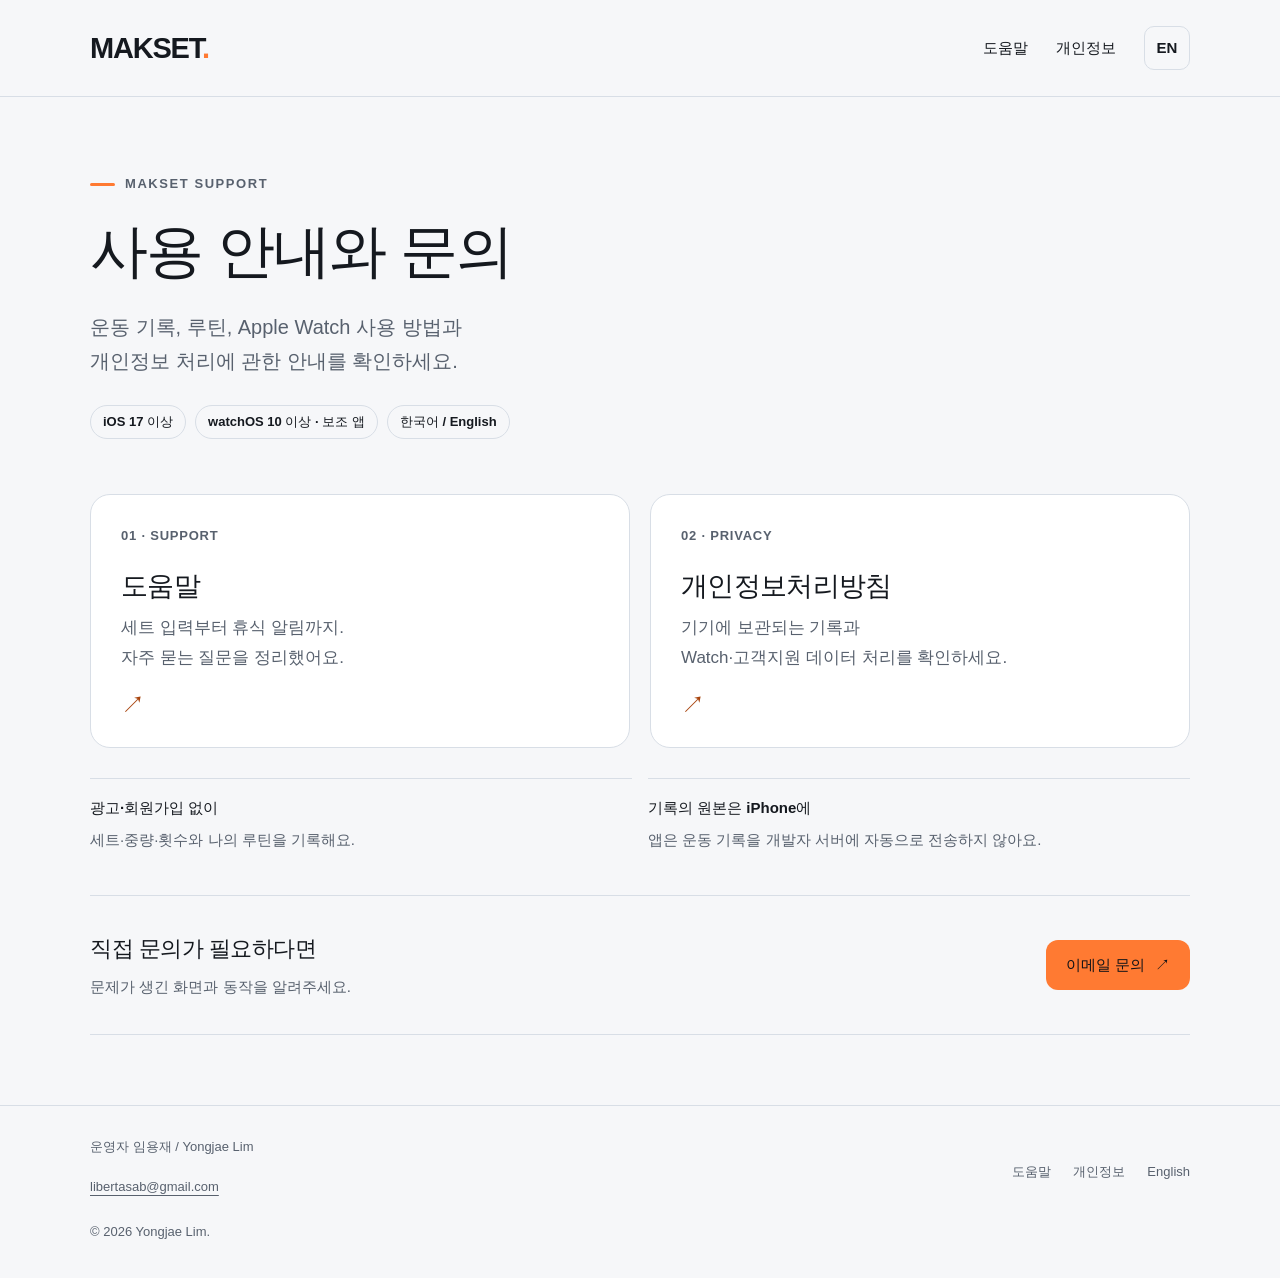
==== index.html @ 8f8c67a9 "Publish Makset support and privacy pages" ====
<!doctype html>
<html lang="ko"><head><meta charset="utf-8"><meta name="viewport" content="width=device-width,initial-scale=1"><meta name="color-scheme" content="dark light"><title>MAKSET. · 사용 안내와 문의</title><meta name="description" content="막셋 운동 기록 앱의 도움말, Apple Watch 보조 앱 사용 방법, 개인정보처리방침 및 고객지원."><link rel="canonical" href="https://yongjaelim.github.io/makset-support/"><link rel="alternate" hreflang="ko" href="https://yongjaelim.github.io/makset-support/"><link rel="alternate" hreflang="en" href="https://yongjaelim.github.io/makset-support/en/"><link rel="alternate" hreflang="x-default" href="https://yongjaelim.github.io/makset-support/en/"><link rel="icon" href="favicon.svg" type="image/svg+xml"><link rel="stylesheet" href="styles.css"><meta property="og:type" content="website"><meta property="og:site_name" content="MAKSET."><meta property="og:title" content="MAKSET. · 사용 안내와 문의"><meta property="og:description" content="막셋 운동 기록 앱의 도움말, Apple Watch 보조 앱 사용 방법, 개인정보처리방침 및 고객지원."><meta property="og:url" content="https://yongjaelim.github.io/makset-support/"></head>
<body><a class="skip" href="#main">본문으로 건너뛰기</a><header class="site-header"><div class="shell header-inner"><a class="wordmark" href="./" aria-label="MAKSET.">MAKSET<span aria-hidden="true">.</span></a><nav aria-label="주 메뉴"><a href="support/">도움말</a><a href="privacy/">개인정보</a><a class="language" href="en/" lang="en" hreflang="en" aria-label="English">EN</a></nav></div></header>
<main id="main" class="shell"><header class="hero"><p class="eyebrow">MAKSET SUPPORT</p><h1>사용 안내와 문의</h1><p class="lead">운동 기록, 루틴, Apple Watch 사용 방법과<br>개인정보 처리에 관한 안내를 확인하세요.</p><div class="pills"><span class="pill">iOS 17 이상</span><span class="pill">watchOS 10 이상 · 보조 앱</span><span class="pill">한국어 / English</span></div></header><div class="home-grid"><a class="entry" href="support/"><small>01 · SUPPORT</small><h2>도움말</h2><p>세트 입력부터 휴식 알림까지.<br>자주 묻는 질문을 정리했어요.</p><span class="arrow" aria-hidden="true">↗</span></a><a class="entry" href="privacy/"><small>02 · PRIVACY</small><h2>개인정보처리방침</h2><p>기기에 보관되는 기록과<br>Watch·고객지원 데이터 처리를 확인하세요.</p><span class="arrow" aria-hidden="true">↗</span></a></div><section class="small-grid" aria-label="앱의 기본 원칙"><div><strong>광고·회원가입 없이</strong><p>세트·중량·횟수와 나의 루틴을 기록해요.</p></div><div><strong>기록의 원본은 iPhone에</strong><p>앱은 운동 기록을 개발자 서버에 자동으로 전송하지 않아요.</p></div></section><section class="contact-panel" aria-labelledby="contact-title"><div><h2 id="contact-title">직접 문의가 필요하다면</h2><p>문제가 생긴 화면과 동작을 알려주세요.</p></div><a class="button" href="mailto:libertasab@gmail.com">이메일 문의 <span aria-hidden="true">↗</span></a></section></main><footer class="site-footer"><div class="shell"><div class="footer-top"><div><p class="operator">운영자 임용재 / Yongjae Lim</p><a class="footer-mail" href="mailto:libertasab@gmail.com">libertasab@gmail.com</a></div><div class="footer-links"><a href="support/">도움말</a><a href="privacy/">개인정보</a><a href="en/" lang="en" hreflang="en">English</a></div></div><p class="copyright">© 2026 Yongjae Lim.</p></div></footer></body></html>
---- styles.css ----
@charset "UTF-8";
:root{color-scheme:dark light;--bg:#111318;--surface:#1b1f26;--surface-raised:#21252c;--text:#f6f7f9;--muted:#adb3bc;--line:#343a45;--accent:#ff7a32;--accent-text:#ff9b65;--on-accent:#111318;--radius:20px;font-synthesis:none}
@media(prefers-color-scheme:light){:root{--bg:#f6f7f9;--surface:#fff;--surface-raised:#e9edf2;--text:#15191f;--muted:#58616e;--line:#d8dee6;--accent-text:#a8440d}}
*{box-sizing:border-box}html{scroll-behavior:smooth;scroll-padding-top:108px}body{margin:0;background:var(--bg);color:var(--text);font-family:-apple-system,BlinkMacSystemFont,"Segoe UI",sans-serif;font-size:17px;line-height:1.75;-webkit-font-smoothing:antialiased}a{color:inherit;text-decoration-thickness:1px;text-underline-offset:4px}a:hover{color:var(--accent-text)}a:focus-visible,summary:focus-visible{outline:3px solid var(--accent);outline-offset:6px;border-radius:4px}.skip{position:fixed;z-index:20;top:10px;left:10px;padding:10px 16px;background:var(--accent);color:var(--on-accent);transform:translateY(-160%);font-weight:700}.skip:focus{transform:none}.shell{width:min(1100px,calc(100% - 64px));margin-inline:auto}.site-header{border-bottom:1px solid var(--line)}.header-inner{min-height:96px;display:flex;align-items:center;justify-content:space-between;gap:28px}.wordmark{font-size:29px;line-height:1;font-weight:900;letter-spacing:-1.2px;text-decoration:none;white-space:nowrap}.wordmark span{color:var(--accent)}nav{display:flex;align-items:center;gap:28px;font-size:15px;font-weight:650}nav a{display:inline-flex;align-items:center;min-height:44px;text-decoration:none}nav a[aria-current="page"]{color:var(--accent-text)}.language{border:1px solid var(--line);border-radius:10px;min-width:46px;justify-content:center;padding:0 10px}.hero{padding:76px 0 55px;max-width:790px}.eyebrow{display:flex;align-items:center;gap:10px;color:var(--muted);font-size:13px;font-weight:750;letter-spacing:.12em;text-transform:uppercase;margin:0 0 20px}.eyebrow:before{content:"";width:25px;height:3px;background:var(--accent);border-radius:2px}.hero h1{font-size:clamp(34px,5vw,58px);line-height:1.22;letter-spacing:-1.8px;margin:0 0 23px;font-weight:850;word-break:keep-all}.hero p.lead{font-size:20px;line-height:1.7;color:var(--muted);margin:0;max-width:720px;word-break:keep-all}.pills{display:flex;gap:9px;flex-wrap:wrap;margin:27px 0 0}.pill{font-size:13px;font-weight:650;padding:5px 12px;border:1px solid var(--line);border-radius:30px}.home-grid{display:grid;grid-template-columns:1fr 1fr;gap:20px}.entry{display:flex;min-height:230px;flex-direction:column;align-items:flex-start;background:var(--surface);border:1px solid var(--line);border-radius:var(--radius);padding:30px;text-decoration:none}.entry small{font-variant-numeric:tabular-nums;color:var(--muted);font-size:13px;font-weight:700;letter-spacing:.06em}.entry h2{font-size:27px;line-height:1.35;letter-spacing:-.7px;margin:20px 0 9px}.entry p{color:var(--muted);margin:0 0 20px}.entry .arrow{margin-top:auto;font-size:24px;color:var(--accent-text);line-height:1}.contact-panel{display:flex;justify-content:space-between;align-items:center;gap:24px;padding:34px 0;border-top:1px solid var(--line);border-bottom:1px solid var(--line);margin:36px 0 0}.contact-panel h2{font-size:22px;margin:0 0 5px;letter-spacing:-.5px}.contact-panel p{margin:0;color:var(--muted);font-size:15px}.button{display:inline-flex;align-items:center;justify-content:center;gap:10px;min-height:50px;padding:12px 20px;background:var(--accent);color:var(--on-accent);border-radius:12px;text-decoration:none;font-size:15px;font-weight:800;white-space:nowrap}.button:hover{background:#ff9b65;color:var(--on-accent)}.quiet-note{font-size:14px;color:var(--muted);margin:24px 0 0}.content-layout{display:grid;grid-template-columns:minmax(0,760px) 250px;gap:65px;align-items:start;padding-bottom:60px}.article{min-width:0}.article section{padding:27px 0;border-top:1px solid var(--line)}.article section:first-child{padding-top:0;border-top:0}.article h2{font-size:25px;line-height:1.4;letter-spacing:-.7px;margin:0 0 16px;word-break:keep-all}.article h3{font-size:19px;margin:22px 0 10px;letter-spacing:-.3px}.article p{margin:12px 0;color:var(--muted);word-break:keep-all}.article strong{color:var(--text);font-weight:700}.article ul,.article ol{padding-left:24px;color:var(--muted);margin:12px 0}.article li+li{margin-top:8px}.article a{color:var(--accent-text)}.aside{position:sticky;top:30px;border-left:1px solid var(--line);padding-left:24px;font-size:14px}.aside strong{display:block;font-size:13px;letter-spacing:.02em;margin-bottom:13px}.aside a{display:block;min-height:36px;color:var(--muted);text-decoration:none;padding:4px 0}.aside a:hover{color:var(--accent-text)}.aside .aside-contact{margin-top:20px;padding-top:18px;border-top:1px solid var(--line)}.aside-contact a{overflow-wrap:anywhere;color:var(--accent-text)}.notice{padding:22px 25px;background:var(--surface);border:1px solid var(--line);border-radius:16px;margin-bottom:32px}.notice p{margin:0;color:var(--muted)}.notice strong{color:var(--text)}.effective{margin-top:24px;font-size:14px;color:var(--muted);font-variant-numeric:tabular-nums}.faq-group{margin-bottom:34px}.faq-group h2{margin-bottom:14px}.faq{border-top:1px solid var(--line)}details{border-bottom:1px solid var(--line)}summary{display:flex;justify-content:space-between;align-items:center;gap:22px;list-style:none;min-height:68px;padding:18px 0;font-weight:700;line-height:1.55;cursor:pointer}summary::-webkit-details-marker{display:none}summary:after{content:"+";font-size:24px;font-weight:400;color:var(--muted);flex:0 0 auto}details[open] summary:after{content:"−"}details .answer{padding:0 22px 22px 0;color:var(--muted)}details .answer p{margin:0 0 10px}details .answer p:last-child{margin-bottom:0}.request-box{padding:26px;background:var(--surface);border:1px solid var(--line);border-radius:16px;margin-top:16px}.request-box ol{margin-bottom:24px}.site-footer{margin-top:70px;padding:30px 0 34px;border-top:1px solid var(--line);color:var(--muted);font-size:13px}.footer-top{display:flex;align-items:center;justify-content:space-between;gap:20px;margin-bottom:12px}.footer-links{display:flex;gap:22px;flex-wrap:wrap}.footer-links a{min-height:44px;display:inline-flex;align-items:center;text-decoration:none}.copyright{margin:0}.operator{margin:0 0 6px}.footer-mail{display:inline-flex;align-items:center;min-height:44px;overflow-wrap:anywhere}.small-grid{display:grid;grid-template-columns:1fr 1fr;gap:16px;margin-top:30px}.small-grid div{border-top:1px solid var(--line);padding-top:16px}.small-grid strong{display:block;font-size:15px}.small-grid p{font-size:15px;margin:6px 0;color:var(--muted)}
@media(max-width:800px){.content-layout{grid-template-columns:1fr;gap:24px}.aside{display:none}.hero{padding-top:52px}.hero h1{letter-spacing:-1.1px}.contact-panel{align-items:flex-start;flex-direction:column;gap:20px}.footer-top{align-items:flex-start;flex-direction:column}.home-grid{gap:14px}.entry{padding:25px}}
@media(max-width:540px){.shell{width:calc(100% - 40px)}.header-inner{min-height:82px;gap:14px;flex-wrap:wrap;padding:20px 0 14px}.wordmark{font-size:27px}nav{gap:17px;font-size:14px}nav .language{min-width:42px;padding-inline:9px}.hero{padding:42px 0 34px}.hero p.lead{font-size:18px}.hero h1{font-size:34px}.home-grid{grid-template-columns:1fr}.entry{min-height:210px}.entry h2{font-size:25px}.contact-panel{padding:27px 0}.button{min-height:50px}.notice{padding:20px}.article h2{font-size:23px}.article p,.article li{font-size:16px}.small-grid{grid-template-columns:1fr}.site-footer{margin-top:48px}.footer-links{gap:18px}summary{min-height:66px;font-size:16px}.request-box{padding:22px}.content-layout{padding-bottom:20px}}
@media(prefers-reduced-motion:reduce){html{scroll-behavior:auto}*{transition:none!important}}
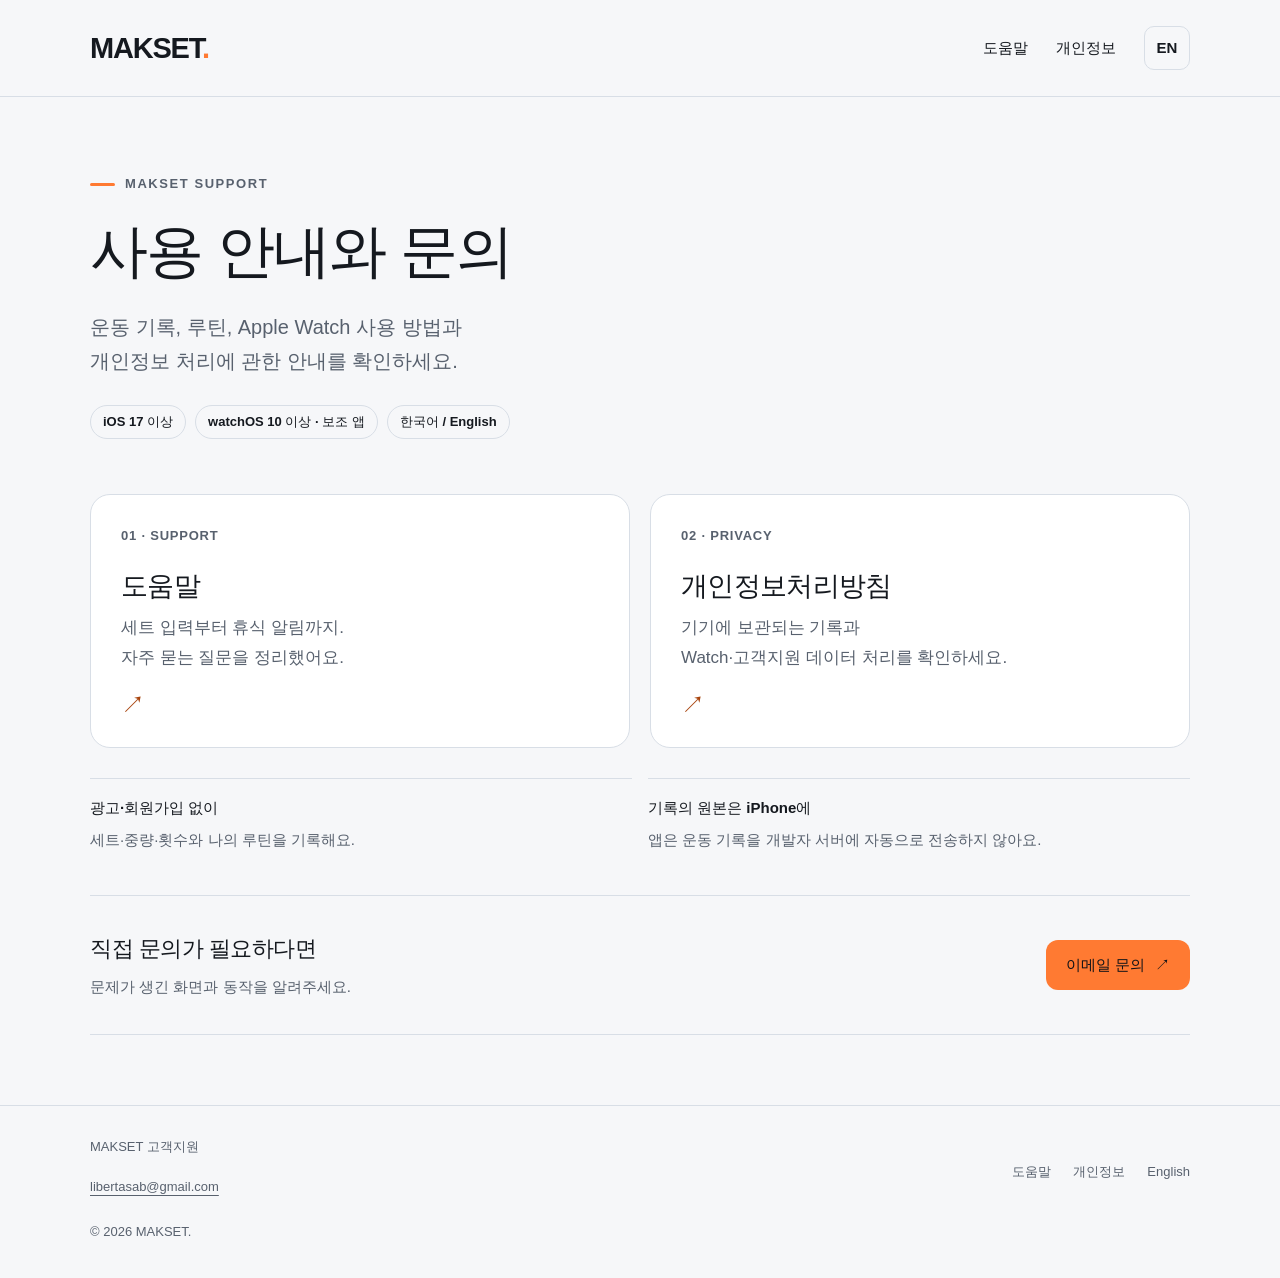
==== commit 66f6fd02: "Use MAKSET support branding on general pages" ====
--- a/index.html
+++ b/index.html
@@ -1,4 +1,4 @@
 <!doctype html>
 <html lang="ko"><head><meta charset="utf-8"><meta name="viewport" content="width=device-width,initial-scale=1"><meta name="color-scheme" content="dark light"><title>MAKSET. · 사용 안내와 문의</title><meta name="description" content="막셋 운동 기록 앱의 도움말, Apple Watch 보조 앱 사용 방법, 개인정보처리방침 및 고객지원."><link rel="canonical" href="https://yongjaelim.github.io/makset-support/"><link rel="alternate" hreflang="ko" href="https://yongjaelim.github.io/makset-support/"><link rel="alternate" hreflang="en" href="https://yongjaelim.github.io/makset-support/en/"><link rel="alternate" hreflang="x-default" href="https://yongjaelim.github.io/makset-support/en/"><link rel="icon" href="favicon.svg" type="image/svg+xml"><link rel="stylesheet" href="styles.css"><meta property="og:type" content="website"><meta property="og:site_name" content="MAKSET."><meta property="og:title" content="MAKSET. · 사용 안내와 문의"><meta property="og:description" content="막셋 운동 기록 앱의 도움말, Apple Watch 보조 앱 사용 방법, 개인정보처리방침 및 고객지원."><meta property="og:url" content="https://yongjaelim.github.io/makset-support/"></head>
 <body><a class="skip" href="#main">본문으로 건너뛰기</a><header class="site-header"><div class="shell header-inner"><a class="wordmark" href="./" aria-label="MAKSET.">MAKSET<span aria-hidden="true">.</span></a><nav aria-label="주 메뉴"><a href="support/">도움말</a><a href="privacy/">개인정보</a><a class="language" href="en/" lang="en" hreflang="en" aria-label="English">EN</a></nav></div></header>
-<main id="main" class="shell"><header class="hero"><p class="eyebrow">MAKSET SUPPORT</p><h1>사용 안내와 문의</h1><p class="lead">운동 기록, 루틴, Apple Watch 사용 방법과<br>개인정보 처리에 관한 안내를 확인하세요.</p><div class="pills"><span class="pill">iOS 17 이상</span><span class="pill">watchOS 10 이상 · 보조 앱</span><span class="pill">한국어 / English</span></div></header><div class="home-grid"><a class="entry" href="support/"><small>01 · SUPPORT</small><h2>도움말</h2><p>세트 입력부터 휴식 알림까지.<br>자주 묻는 질문을 정리했어요.</p><span class="arrow" aria-hidden="true">↗</span></a><a class="entry" href="privacy/"><small>02 · PRIVACY</small><h2>개인정보처리방침</h2><p>기기에 보관되는 기록과<br>Watch·고객지원 데이터 처리를 확인하세요.</p><span class="arrow" aria-hidden="true">↗</span></a></div><section class="small-grid" aria-label="앱의 기본 원칙"><div><strong>광고·회원가입 없이</strong><p>세트·중량·횟수와 나의 루틴을 기록해요.</p></div><div><strong>기록의 원본은 iPhone에</strong><p>앱은 운동 기록을 개발자 서버에 자동으로 전송하지 않아요.</p></div></section><section class="contact-panel" aria-labelledby="contact-title"><div><h2 id="contact-title">직접 문의가 필요하다면</h2><p>문제가 생긴 화면과 동작을 알려주세요.</p></div><a class="button" href="mailto:libertasab@gmail.com">이메일 문의 <span aria-hidden="true">↗</span></a></section></main><footer class="site-footer"><div class="shell"><div class="footer-top"><div><p class="operator">운영자 임용재 / Yongjae Lim</p><a class="footer-mail" href="mailto:libertasab@gmail.com">libertasab@gmail.com</a></div><div class="footer-links"><a href="support/">도움말</a><a href="privacy/">개인정보</a><a href="en/" lang="en" hreflang="en">English</a></div></div><p class="copyright">© 2026 Yongjae Lim.</p></div></footer></body></html>+<main id="main" class="shell"><header class="hero"><p class="eyebrow">MAKSET SUPPORT</p><h1>사용 안내와 문의</h1><p class="lead">운동 기록, 루틴, Apple Watch 사용 방법과<br>개인정보 처리에 관한 안내를 확인하세요.</p><div class="pills"><span class="pill">iOS 17 이상</span><span class="pill">watchOS 10 이상 · 보조 앱</span><span class="pill">한국어 / English</span></div></header><div class="home-grid"><a class="entry" href="support/"><small>01 · SUPPORT</small><h2>도움말</h2><p>세트 입력부터 휴식 알림까지.<br>자주 묻는 질문을 정리했어요.</p><span class="arrow" aria-hidden="true">↗</span></a><a class="entry" href="privacy/"><small>02 · PRIVACY</small><h2>개인정보처리방침</h2><p>기기에 보관되는 기록과<br>Watch·고객지원 데이터 처리를 확인하세요.</p><span class="arrow" aria-hidden="true">↗</span></a></div><section class="small-grid" aria-label="앱의 기본 원칙"><div><strong>광고·회원가입 없이</strong><p>세트·중량·횟수와 나의 루틴을 기록해요.</p></div><div><strong>기록의 원본은 iPhone에</strong><p>앱은 운동 기록을 개발자 서버에 자동으로 전송하지 않아요.</p></div></section><section class="contact-panel" aria-labelledby="contact-title"><div><h2 id="contact-title">직접 문의가 필요하다면</h2><p>문제가 생긴 화면과 동작을 알려주세요.</p></div><a class="button" href="mailto:libertasab@gmail.com">이메일 문의 <span aria-hidden="true">↗</span></a></section></main><footer class="site-footer"><div class="shell"><div class="footer-top"><div><p class="operator">MAKSET 고객지원</p><a class="footer-mail" href="mailto:libertasab@gmail.com">libertasab@gmail.com</a></div><div class="footer-links"><a href="support/">도움말</a><a href="privacy/">개인정보</a><a href="en/" lang="en" hreflang="en">English</a></div></div><p class="copyright">© 2026 MAKSET.</p></div></footer></body></html>
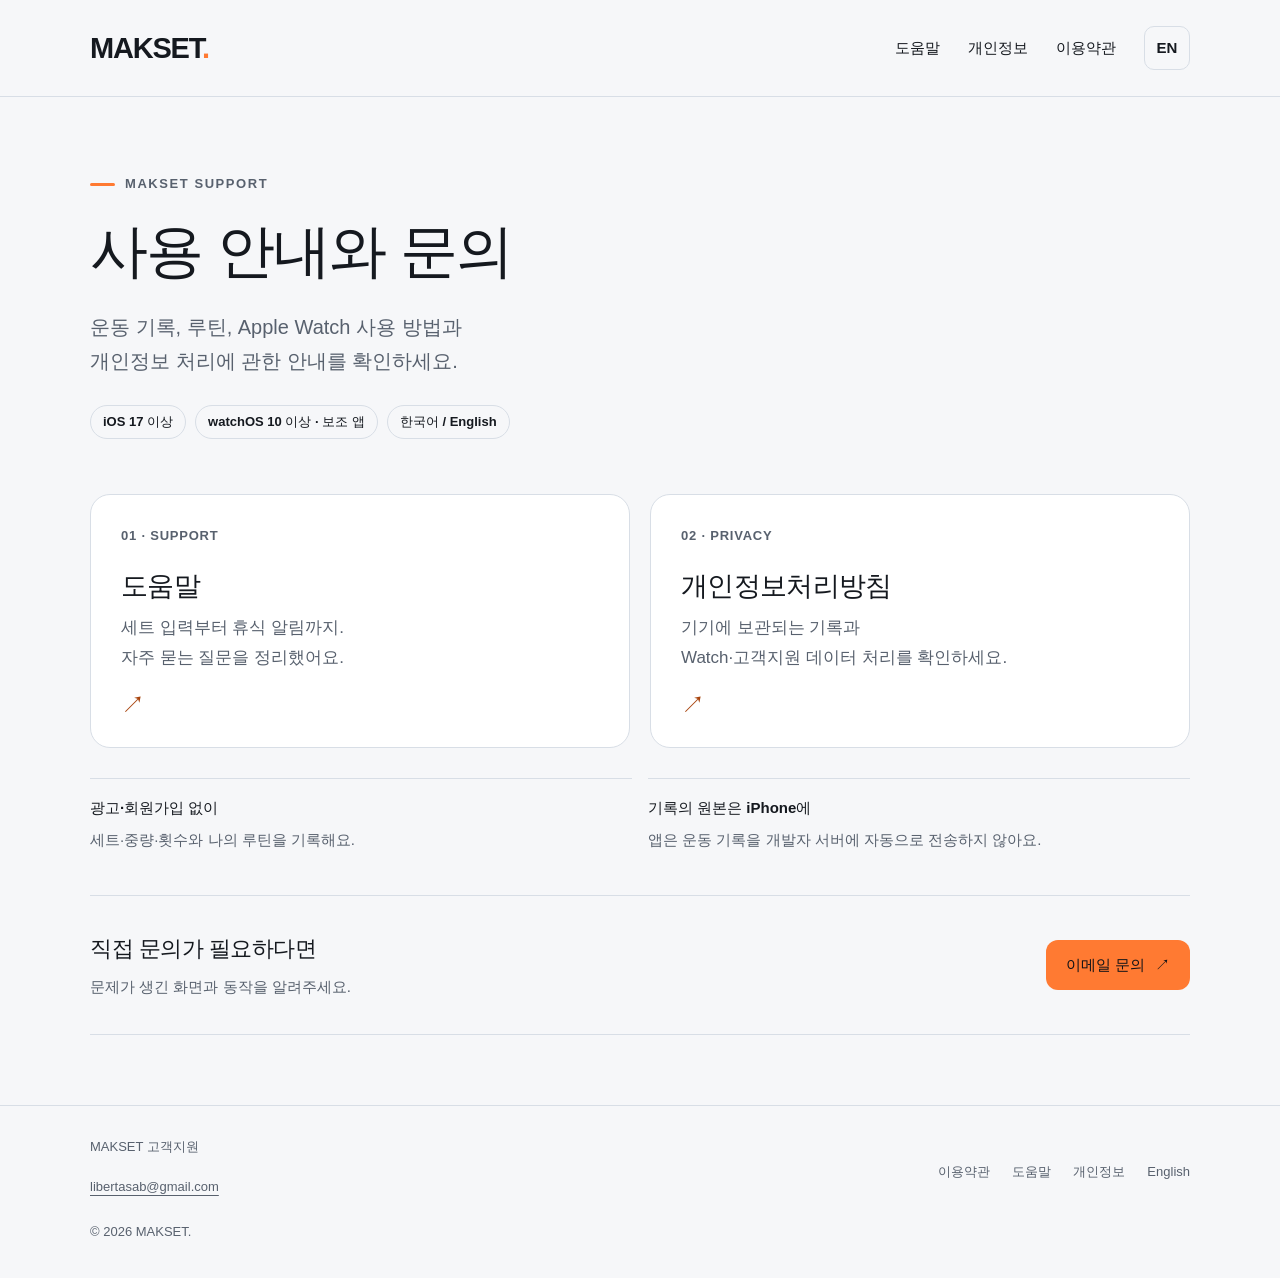
==== commit b3ba244e: "Add MAKSET community terms and updated privacy notices" ====
--- a/index.html
+++ b/index.html
@@ -1,4 +1,4 @@
 <!doctype html>
 <html lang="ko"><head><meta charset="utf-8"><meta name="viewport" content="width=device-width,initial-scale=1"><meta name="color-scheme" content="dark light"><title>MAKSET. · 사용 안내와 문의</title><meta name="description" content="막셋 운동 기록 앱의 도움말, Apple Watch 보조 앱 사용 방법, 개인정보처리방침 및 고객지원."><link rel="canonical" href="https://yongjaelim.github.io/makset-support/"><link rel="alternate" hreflang="ko" href="https://yongjaelim.github.io/makset-support/"><link rel="alternate" hreflang="en" href="https://yongjaelim.github.io/makset-support/en/"><link rel="alternate" hreflang="x-default" href="https://yongjaelim.github.io/makset-support/en/"><link rel="icon" href="favicon.svg" type="image/svg+xml"><link rel="stylesheet" href="styles.css"><meta property="og:type" content="website"><meta property="og:site_name" content="MAKSET."><meta property="og:title" content="MAKSET. · 사용 안내와 문의"><meta property="og:description" content="막셋 운동 기록 앱의 도움말, Apple Watch 보조 앱 사용 방법, 개인정보처리방침 및 고객지원."><meta property="og:url" content="https://yongjaelim.github.io/makset-support/"></head>
-<body><a class="skip" href="#main">본문으로 건너뛰기</a><header class="site-header"><div class="shell header-inner"><a class="wordmark" href="./" aria-label="MAKSET.">MAKSET<span aria-hidden="true">.</span></a><nav aria-label="주 메뉴"><a href="support/">도움말</a><a href="privacy/">개인정보</a><a class="language" href="en/" lang="en" hreflang="en" aria-label="English">EN</a></nav></div></header>
-<main id="main" class="shell"><header class="hero"><p class="eyebrow">MAKSET SUPPORT</p><h1>사용 안내와 문의</h1><p class="lead">운동 기록, 루틴, Apple Watch 사용 방법과<br>개인정보 처리에 관한 안내를 확인하세요.</p><div class="pills"><span class="pill">iOS 17 이상</span><span class="pill">watchOS 10 이상 · 보조 앱</span><span class="pill">한국어 / English</span></div></header><div class="home-grid"><a class="entry" href="support/"><small>01 · SUPPORT</small><h2>도움말</h2><p>세트 입력부터 휴식 알림까지.<br>자주 묻는 질문을 정리했어요.</p><span class="arrow" aria-hidden="true">↗</span></a><a class="entry" href="privacy/"><small>02 · PRIVACY</small><h2>개인정보처리방침</h2><p>기기에 보관되는 기록과<br>Watch·고객지원 데이터 처리를 확인하세요.</p><span class="arrow" aria-hidden="true">↗</span></a></div><section class="small-grid" aria-label="앱의 기본 원칙"><div><strong>광고·회원가입 없이</strong><p>세트·중량·횟수와 나의 루틴을 기록해요.</p></div><div><strong>기록의 원본은 iPhone에</strong><p>앱은 운동 기록을 개발자 서버에 자동으로 전송하지 않아요.</p></div></section><section class="contact-panel" aria-labelledby="contact-title"><div><h2 id="contact-title">직접 문의가 필요하다면</h2><p>문제가 생긴 화면과 동작을 알려주세요.</p></div><a class="button" href="mailto:libertasab@gmail.com">이메일 문의 <span aria-hidden="true">↗</span></a></section></main><footer class="site-footer"><div class="shell"><div class="footer-top"><div><p class="operator">MAKSET 고객지원</p><a class="footer-mail" href="mailto:libertasab@gmail.com">libertasab@gmail.com</a></div><div class="footer-links"><a href="support/">도움말</a><a href="privacy/">개인정보</a><a href="en/" lang="en" hreflang="en">English</a></div></div><p class="copyright">© 2026 MAKSET.</p></div></footer></body></html>+<body><a class="skip" href="#main">본문으로 건너뛰기</a><header class="site-header"><div class="shell header-inner"><a class="wordmark" href="./" aria-label="MAKSET.">MAKSET<span aria-hidden="true">.</span></a><nav aria-label="주 메뉴"><a href="support/">도움말</a><a href="privacy/">개인정보</a><a href="terms/">이용약관</a><a class="language" href="en/" lang="en" hreflang="en" aria-label="English">EN</a></nav></div></header>
+<main id="main" class="shell"><header class="hero"><p class="eyebrow">MAKSET SUPPORT</p><h1>사용 안내와 문의</h1><p class="lead">운동 기록, 루틴, Apple Watch 사용 방법과<br>개인정보 처리에 관한 안내를 확인하세요.</p><div class="pills"><span class="pill">iOS 17 이상</span><span class="pill">watchOS 10 이상 · 보조 앱</span><span class="pill">한국어 / English</span></div></header><div class="home-grid"><a class="entry" href="support/"><small>01 · SUPPORT</small><h2>도움말</h2><p>세트 입력부터 휴식 알림까지.<br>자주 묻는 질문을 정리했어요.</p><span class="arrow" aria-hidden="true">↗</span></a><a class="entry" href="privacy/"><small>02 · PRIVACY</small><h2>개인정보처리방침</h2><p>기기에 보관되는 기록과<br>Watch·고객지원 데이터 처리를 확인하세요.</p><span class="arrow" aria-hidden="true">↗</span></a></div><section class="small-grid" aria-label="앱의 기본 원칙"><div><strong>광고·회원가입 없이</strong><p>세트·중량·횟수와 나의 루틴을 기록해요.</p></div><div><strong>기록의 원본은 iPhone에</strong><p>앱은 운동 기록을 개발자 서버에 자동으로 전송하지 않아요.</p></div></section><section class="contact-panel" aria-labelledby="contact-title"><div><h2 id="contact-title">직접 문의가 필요하다면</h2><p>문제가 생긴 화면과 동작을 알려주세요.</p></div><a class="button" href="mailto:libertasab@gmail.com">이메일 문의 <span aria-hidden="true">↗</span></a></section></main><footer class="site-footer"><div class="shell"><div class="footer-top"><div><p class="operator">MAKSET 고객지원</p><a class="footer-mail" href="mailto:libertasab@gmail.com">libertasab@gmail.com</a></div><div class="footer-links"><a href="terms/">이용약관</a><a href="support/">도움말</a><a href="privacy/">개인정보</a><a href="en/" lang="en" hreflang="en">English</a></div></div><p class="copyright">© 2026 MAKSET.</p></div></footer></body></html>
